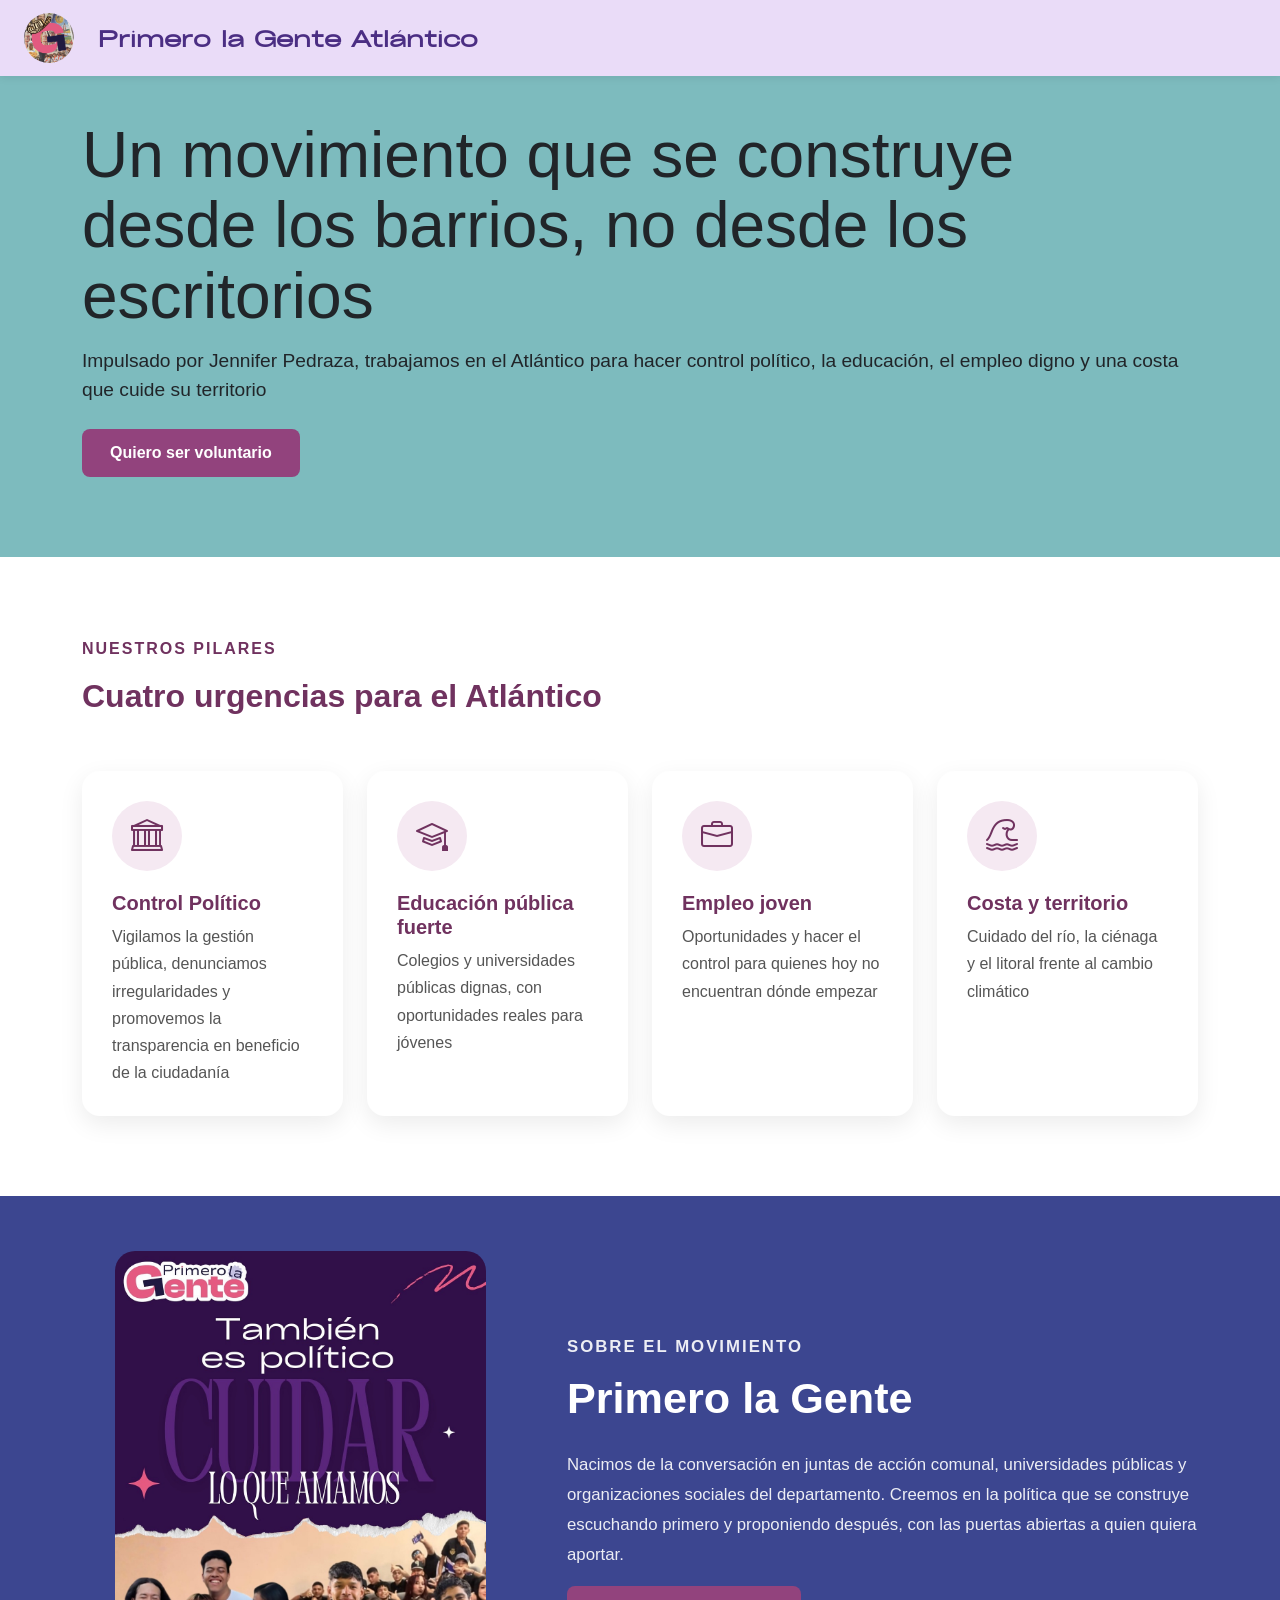
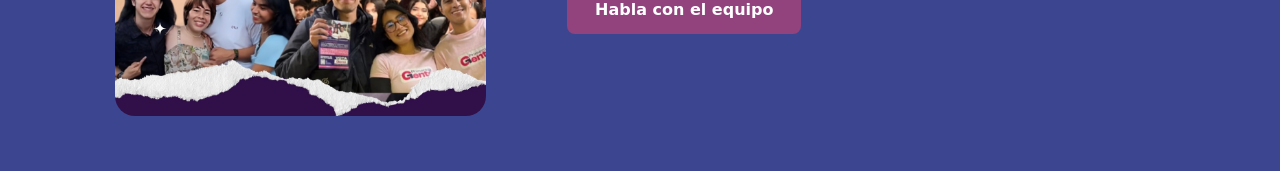
==== index.html @ 643ed0a5 "Dejando la barra fija en el navegador" ====
<!DOCTYPE html>
<html lang="en">
<head>
    <meta charset="UTF-8">
    <meta name="viewport" content="width=device-width, initial-scale=1.0">
    <title>Inicio - Primero la gente ATL</title>
    <meta name="description" content="Primero la Gente es el movimiento ciudadano en el Atlántico. 
    Conoce las propuestas, únete como voluntario y súmate al cambio.">
    <link href="https://cdn.jsdelivr.net/npm/bootstrap@5.3.3/dist/css/bootstrap.min.css" rel="stylesheet">
    <link rel="stylesheet" href="https://cdn.jsdelivr.net/npm/bootstrap-icons@1.11.3/font/bootstrap-icons.min.css">
    <link rel="stylesheet" href="css/styles.css">
    <link rel="stylesheet" href="css/responsive.css">
</head>

<body>
<nav class="navbar navbar-expand-lg navbar-custom fixed-top">
    <div class="container-fluid px-4">
        <a class="navbar-brand d-flex align-items-center" href="index.html">
            <img src="imagenes/logo.png" alt="Logo Primero la Gente Atlántico" class="logo-navbar me-4">
            <span class="fw-bold">Primero la Gente Atlántico</span>
        </a>
    </div>
</nav>

<header class="hero">
    <div class="container">
        <div class="row align-items-center">

            <div class="col-12-col-lg-8">

                <h1>
                    Un movimiento que se construye desde los barrios,
                    no desde los escritorios
                </h1>

                <p class="lead mt-3">
                    Impulsado por Jennifer Pedraza, trabajamos en el Atlántico
                    para hacer control político, la educación, el empleo digno 
                    y una costa que cuide su territorio
                </p>

                <div class="mt-4">
                    <a href="contacto.html" class="btn btn-voluntario">
                        Quiero ser voluntario
                    </a>
                </div>

            </div>

        </div>
    </div>
</header>

<section class="pilares">
    <div class="container">

        <div class="row mb-5">
            <div class="col-lg-7">
                <p class="hero-subtitle">Nuestros pilares</p>
                <h2>Cuatro urgencias para el Atlántico</h2>
            </div>
        </div>

        <div class="row g-4">

            <div class="col-md-6 col-lg-3">
                <div class="pilar-card">
                    <div class="pilar-icon">
                        <i class="bi bi-bank"></i>
                    </div>

                    <h5>Control Político</h5>

                    <p>
                        Vigilamos la gestión pública, denunciamos irregularidades 
                        y promovemos la transparencia en beneficio de la ciudadanía
                    </p>
                </div>
            </div>

            <div class="col-md-6 col-lg-3">
                <div class="pilar-card">
                    <div class="pilar-icon">
                        <i class="bi bi-mortarboard"></i>
                    </div>

                    <h5>Educación pública fuerte</h5>

                    <p>
                        Colegios y universidades públicas dignas, 
                        con oportunidades reales para jóvenes
                    </p>
                </div>
            </div>

            <div class="col-md-6 col-lg-3">
                <div class="pilar-card">
                    <div class="pilar-icon">
                        <i class="bi bi-briefcase"></i>
                    </div>

                    <h5>Empleo joven</h5>

                    <p>
                        Oportunidades y hacer el control para quienes 
                        hoy no encuentran dónde empezar
                    </p>
                </div>
            </div>

            <div class="col-md-6 col-lg-3">
                <div class="pilar-card">
                    <div class="pilar-icon">
                        <i class="bi bi-tsunami"></i>
                    </div>

                    <h5>Costa y territorio</h5>

                    <p>
                        Cuidado del río, la ciénaga y el litoral 
                        frente al cambio climático
                    </p>
                </div>
            </div>

        </div>

    </div>
</section>

<section class="sobre-movimiento">
    <div class="container">

        <div class="row align-items-center g-5">

            <div class="col-lg-5">
                <div class="noticia-thumb">
                    <img src="imagenes/plg.jpg" alt="Primero la Gente Atlántico" class="imagen-movimiento">
                </div>
            </div>

            <div class="col-lg-7">

                <p class="seccion-subtitulo">
                    Sobre el movimiento
                </p>

                <h2>
                    Primero la Gente
                </h2>

                <p>
                    Nacimos de la conversación en juntas de acción comunal, 
                    universidades públicas y organizaciones sociales del departamento. 
                    Creemos en la política que se construye escuchando primero y 
                    proponiendo después, con las puertas abiertas a quien quiera aportar.
                </p>


                <a href="contacto.html" class="btn btn-voluntario">
                    Habla con el equipo
                </a>

            </div>

        </div>

    </div>
</section>

<script src="https://cdn.jsdelivr.net/npm/bootstrap@5.3.3/dist/js/bootstrap.bundle.min.js"></script>
</body>
</html>
---- css/styles.css ----
@font-face {
    font-family: "Cy Grotesk Grand";
    src: url("../fuentes/CyGroteskGrand.ttf") format("truetype");
    font-weight: normal;
    font-style: normal;
}
@font-face {
    font-family: "Agrandir";
    src: url("../fuentes/Agrandir.ttf") format("truetype");
    font-weight: normal;
    font-style: normal;
}

body{
    margin: 0;
    padding: 0;
    padding-top: 50px;
}

.navbar-custom{
    background-color: #EADCF8;
    box-shadow: 0 2px 8px rgba(0,0,0,.08);
    z-index: 1030;
}


.logo-navbar{
    width: 50px;
    height: 50px;
    border-radius: 50%;
    object-fit: cover;
}


.navbar-brand{
    font-family: "Cy Grotesk Grand", sans-serif;
    color: #4B2E83;
    font-size: 1.35rem;
    font-weight: 700;
}

.navbar-brand:hover{
    color: #4B2E83;
}

.hero{
    background: #7dbbbe;
    padding: 70px 0 80px;
    position: relative;
    overflow: hidden;
    font-family: "Agrandir", sans-serif;
}

.hero .container{
    max-width: 1140px;
}

.hero h1{
    font-family:"Agrandir", sans-serif;
    font-size:clamp(2.2rem,7vw,4rem);
    line-height:1.1;
}

.hero .lead{
    font-size:clamp(1rem,3vw,1.2rem);
}

.btn-voluntario{
    background-color: #92437d;
    color: #fff;
    border: none;
    padding: 12px 28px;
    border-radius: 8px;
    font-weight: 600;
    transition: all .3s ease;
}

.btn-voluntario:hover{
    background-color: #5C294E;
    color: #fff;
}

.pilares{
    padding: 80px 0;
    background: #fff;
}

.pilares h2,
.pilar-card h5{
    font-family: "Cy Grotesk", sans-serif;
    color: #70325F;
    font-weight: 700;
}
.hero-subtitle{
    font-family: "Agrandir", sans-serif;
    color: #70325F;
    text-transform: uppercase;
    letter-spacing: 2px;
    font-weight: 600;
}

.pilar-card p{
    font-family: "Agrandir", sans-serif;
    color: #555;
    line-height: 1.7;
    margin-bottom: 0;
}

.pilar-card{
    background: #fff;
    border-radius: 18px;
    padding: 30px;
    height: 100%;
    box-shadow: 0 8px 25px rgba(0,0,0,.08);
    transition: .3s ease;
}

.pilar-card:hover{
    transform: translateY(-8px);
}

.pilar-icon{
    width: 70px;
    height: 70px;
    border-radius: 50%;
    background: #F5E9F2;
    display: flex;
    align-items: center;
    justify-content: center;
    margin-bottom: 20px;
}

.pilar-icon i{
    font-size: 2rem;
    color: #70325F;
}

.sobre-movimiento{
    background-color: #3C4690;
    padding: 55px 0;
    color: white;
}

.sobre-movimiento h2{
    font-family: "Cy Grotesk", sans-serif;
    font-size: 2.7rem;
    font-weight: 700;
    margin-bottom: 25px;
    color: white;
}

.sobre-movimiento p{
    font-family: "Agrandir", sans-serif;
    font-size: 1.05rem;
    line-height: 1.8;
    color: rgba(255,255,255,.9);
}

.seccion-subtitulo{
    font-family: "Agrandir", sans-serif;
    text-transform: uppercase;
    letter-spacing: 2px;
    font-weight: 600;
    color: #47F9F1;
    margin-bottom: 10px;
}

.noticia-thumb{
    overflow: hidden;
    border-radius: 25px;
}

.imagen-movimiento{
    width: 85%;
    height: auto;
    display: block;
    margin: 0 auto;
    border-radius: 20px;
}
---- css/responsive.css ----
@media (max-width:768px){

    body{
        padding-top: 72px;
    }

}

@media (max-width: 768px){

    .hero{
        padding: 45px 0;
        text-align: left;
    }

    .hero h1{
        font-size: 2.4rem;
        line-height: 1.15;
    }

    .hero .lead{
        font-size: 1rem;
        max-width: 100%;
    }

    .btn-voluntario{
        width: 100%;
    }

}

@media (max-width:768px){

    .pilares{
        text-align:center;
    }

    .pilar-icon{
        margin:0 auto 20px;
    }

}

@media (max-width:768px){

    .sobre-movimiento{
        text-align:center;
    }

    .imagen-movimiento{
        width:70%;
        margin:0 auto 30px;
    }

}

@media (max-width:768px){

    .logo-navbar{
        width:40px;
        height:40px;
    }

    .navbar-brand{
        font-size:1rem;
    }

}



@media (max-width:768px){

    .hero,
    .pilares,
    .sobre-movimiento{
        padding-left:15px;
        padding-right:15px;
    }

}
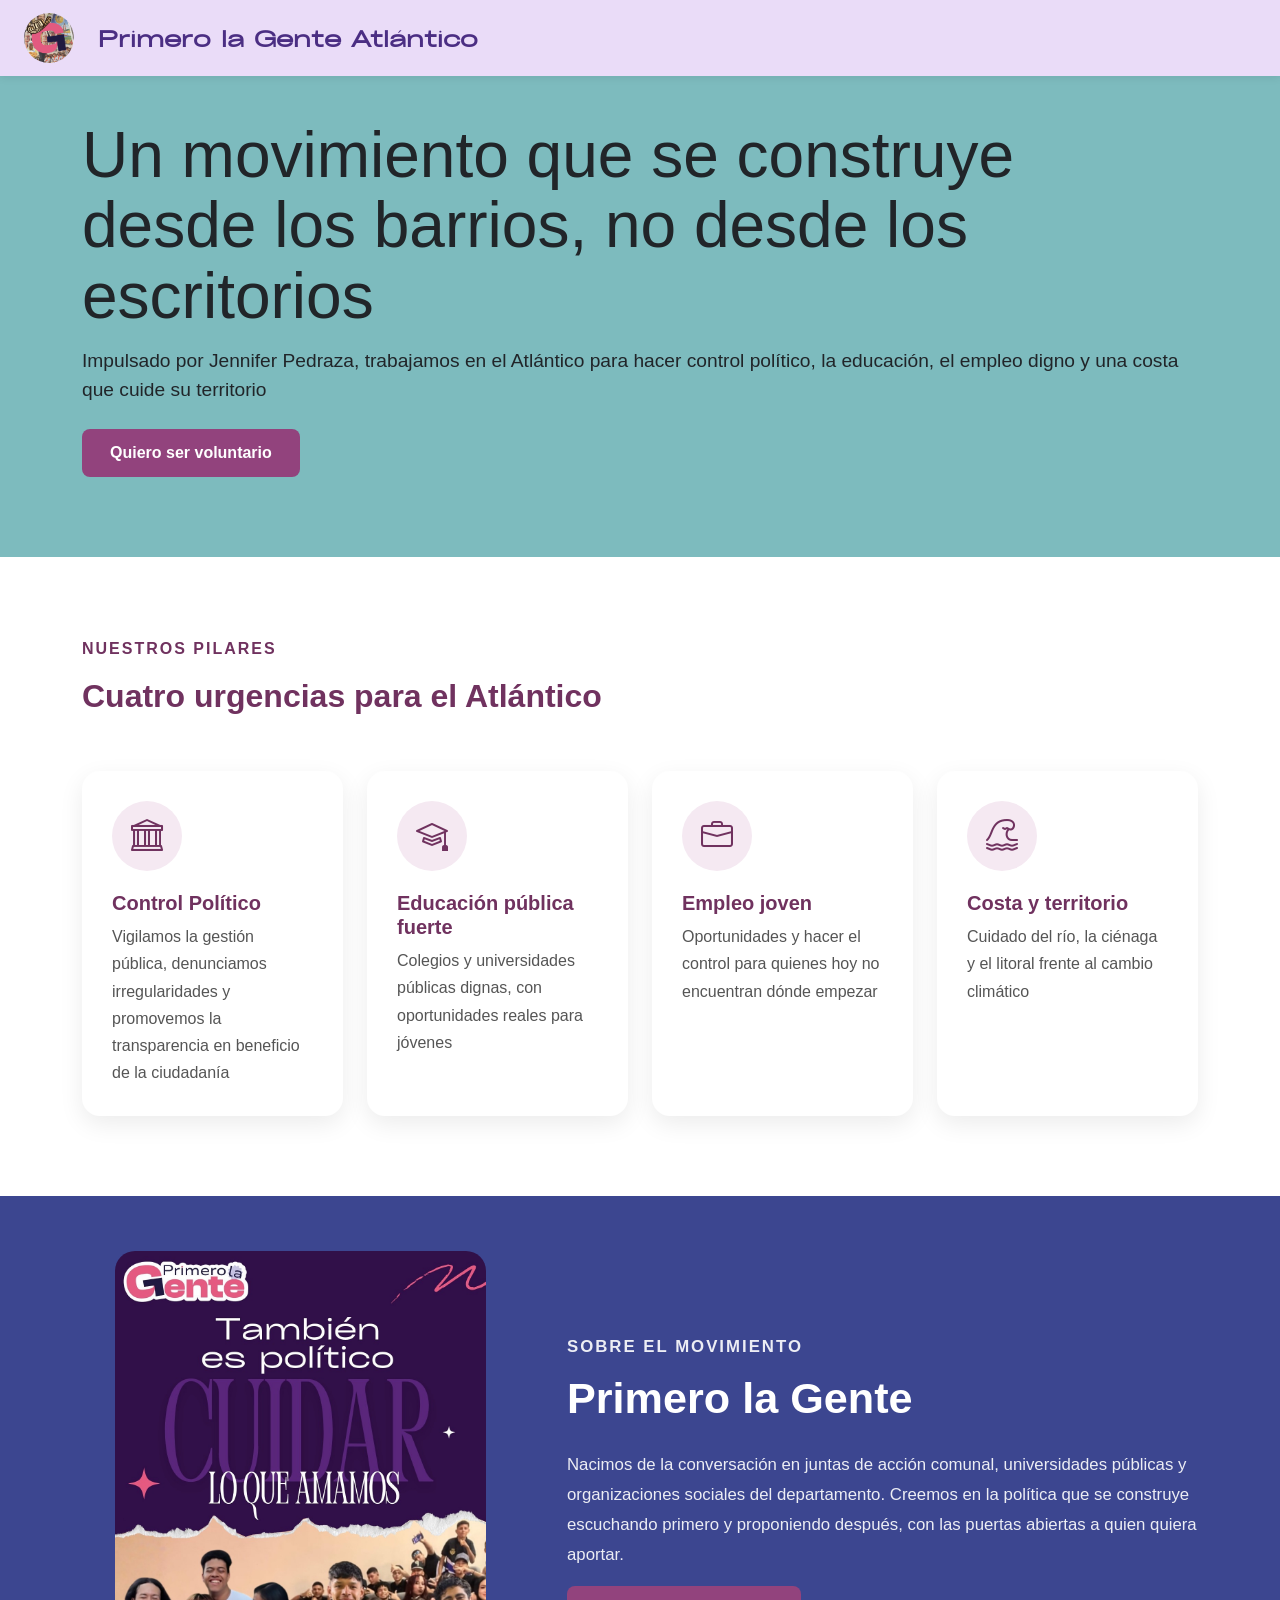
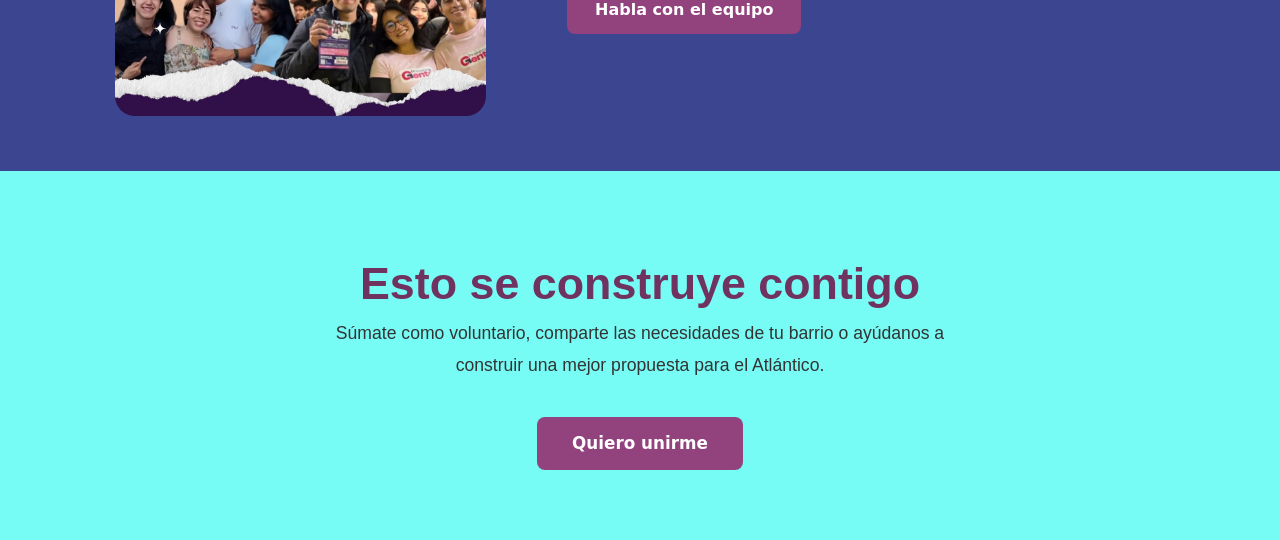
==== commit 4aeb13a2: "Seccion para unirse creada en el index.html" ====
--- a/index.html
+++ b/index.html
@@ -168,6 +168,26 @@
     </div>
 </section>
 
+<section class="unete">
+    <div class="container text-center">
+        </p>
+
+        <h2>
+            Esto se construye contigo
+        </h2>
+
+        <p class="descripcion-unete">
+            Súmate como voluntario, comparte las necesidades de tu barrio
+            o ayúdanos a construir una mejor propuesta para el Atlántico.
+        </p>
+
+        <a href="contacto.html" class="btn btn-voluntario">
+            Quiero unirme
+        </a>
+
+    </div>
+</section>
+
 <script src="https://cdn.jsdelivr.net/npm/bootstrap@5.3.3/dist/js/bootstrap.bundle.min.js"></script>
 </body>
 </html>
--- a/css/styles.css
+++ b/css/styles.css
@@ -177,3 +177,30 @@
     margin: 0 auto;
     border-radius: 20px;
 }
+
+.unete{
+    background-color: #77fcf5;
+    padding: 70px 0;
+    text-align: center;
+}
+
+.unete h2{
+    font-family: "Cy Grotesk", sans-serif;
+    font-size: 2.8rem;
+    font-weight: 700;
+    color: #70325F;
+}
+
+.descripcion-unete{
+    font-family: "Agrandir", sans-serif;
+    font-size: 1.1rem;
+    color: #333;
+    max-width: 650px;
+    margin: 0 auto 35px;
+    line-height: 1.8;
+}
+
+.unete .btn-voluntario{
+    padding: 14px 35px;
+    font-size: 1.05rem;
+}
--- a/css/responsive.css
+++ b/css/responsive.css
@@ -1,7 +1,7 @@
 @media (max-width:768px){
 
     body{
-        padding-top: 72px;
+        padding-top: 50px;
     }
 
 }
@@ -78,4 +78,20 @@
         padding-right:15px;
     }
 
+}
+
+@media (max-width:768px){
+
+    .unete{
+        padding: 50px 20px;
+    }
+
+    .unete h2{
+        font-size: 2rem;
+    }
+
+    .descripcion-unete{
+        font-size: 1rem;
+    }
+
 }
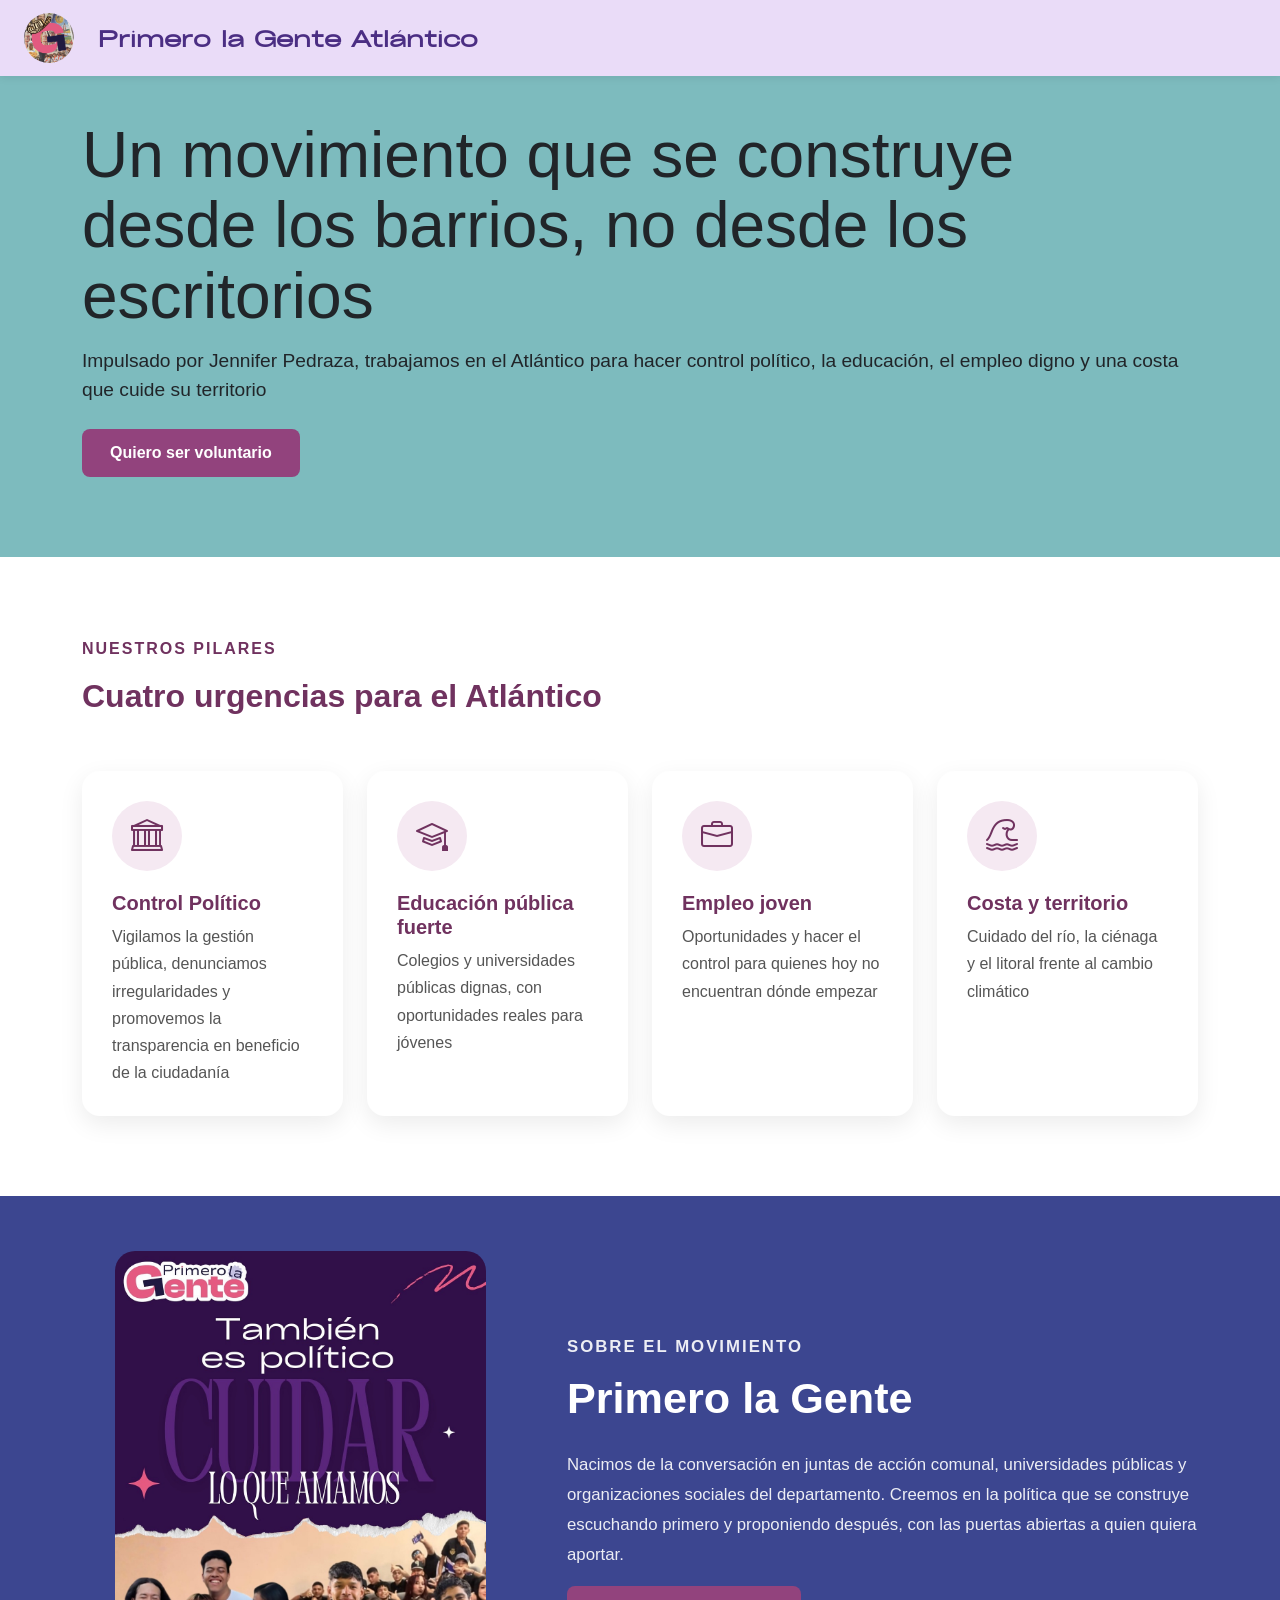
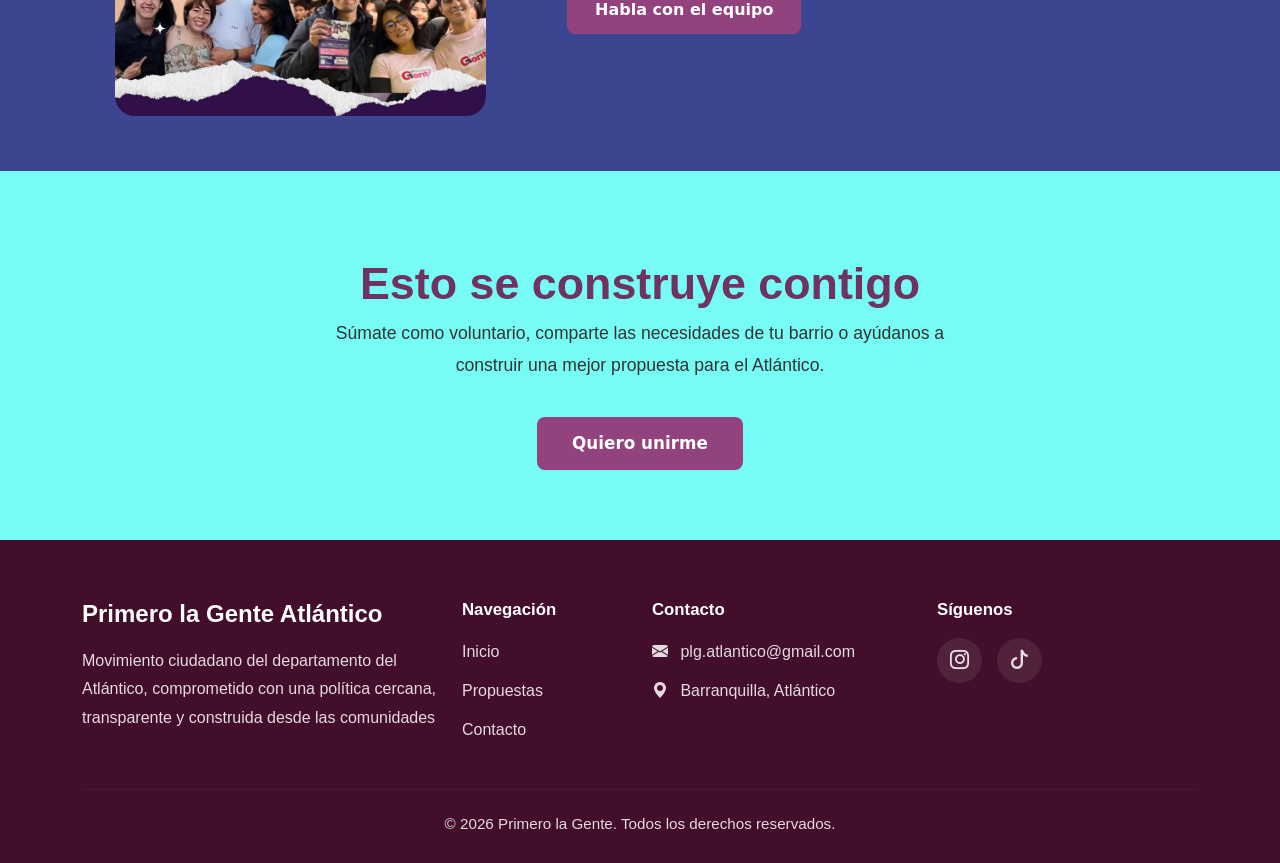
==== commit 9c762cd5: "Construdidos el footer y se agrego el link a la página de contacto" ====
--- a/index.html
+++ b/index.html
@@ -188,6 +188,96 @@
     </div>
 </section>
 
+<footer class="footer-pg">
+
+    <div class="container">
+
+        <div class="row gy-4">
+
+            <div class="col-lg-4">
+
+                <h5>Primero la Gente Atlántico</h5>
+
+                <p>
+                    Movimiento ciudadano del departamento del Atlántico,
+                    comprometido con una política cercana, transparente y construida
+                    desde las comunidades
+                </p>
+
+            </div>
+
+            <div class="col-6 col-lg-2">
+
+                <h6>Navegación</h6>
+
+                <ul class="list-unstyled">
+
+                    <li><a href="index.html">Inicio</a></li>
+                    <li><a href="propuestas.html">Propuestas</a></li>
+                    <li><a href="contacto.html">Contacto</a></li>
+
+                </ul>
+
+            </div>
+
+            <div class="col-6 col-lg-3">
+
+                <h6>Contacto</h6>
+
+                <ul class="list-unstyled">
+
+                    <li>
+                        <i class="bi bi-envelope-fill me-2"></i>
+                        plg.atlantico@gmail.com
+                    </li>
+
+                    <li class="mt-2">
+                        <i class="bi bi-geo-alt-fill me-2"></i>
+                        Barranquilla, Atlántico
+                    </li>
+
+                </ul>
+
+            </div>
+
+            <div class="col-lg-3">
+
+                <h6>Síguenos</h6>
+
+                <div class="redes-sociales">
+
+                <a href="https://www.instagram.com/primerolagenteatlantico/"
+                target="_blank"
+                rel="noopener noreferrer"
+                aria-label="Instagram">
+                    <i class="bi bi-instagram"></i>
+                </a>
+
+                <a href="https://www.tiktok.com/@plg.atlantico"
+                target="_blank"
+                rel="noopener noreferrer"
+                aria-label="TikTok">
+                    <i class="bi bi-tiktok"></i>
+                </a>
+
+                </div>
+
+            </div>
+
+        </div>
+
+        <hr>
+
+        <p class="copyright">
+            © 2026 Primero la Gente. Todos los derechos reservados.
+        </p>
+
+    </div>
+
+</footer>
+
+<script src="https://cdn.jsdelivr.net/npm/bootstrap@5.3.3/dist/js/bootstrap.bundle.min.js"></script>
+
 <script src="https://cdn.jsdelivr.net/npm/bootstrap@5.3.3/dist/js/bootstrap.bundle.min.js"></script>
 </body>
 </html>
--- a/css/styles.css
+++ b/css/styles.css
@@ -203,4 +203,83 @@
 .unete .btn-voluntario{
     padding: 14px 35px;
     font-size: 1.05rem;
+}
+
+.footer-pg{
+    background-color: #430E2B;
+    color: #fff;
+    padding: 60px 0 25px;
+}
+
+.footer-pg h5{
+    font-family: "Cy Grotesk", sans-serif;
+    font-size: 1.5rem;
+    font-weight: 700;
+    margin-bottom: 18px;
+}
+
+.footer-pg h6{
+    font-family: "Cy Grotesk", sans-serif;
+    font-size: 1.05rem;
+    font-weight: 700;
+    margin-bottom: 18px;
+}
+
+.footer-pg p,
+.footer-pg li,
+.footer-pg a{
+    font-family: "Agrandir", sans-serif;
+    color: rgba(255,255,255,.85);
+    text-decoration: none;
+    line-height: 1.8;
+}
+
+.footer-pg ul{
+    padding: 0;
+    margin: 0;
+}
+
+.footer-pg li{
+    list-style: none;
+    margin-bottom: 10px;
+}
+
+.footer-pg a:hover{
+    color: #47F9F1;
+}
+
+.footer-pg hr{
+    border-color: rgba(255,255,255,.15);
+    margin: 35px 0 20px;
+}
+
+.redes-sociales{
+    display: flex;
+    gap: 15px;
+}
+
+.redes-sociales a{
+    width: 45px;
+    height: 45px;
+    background: rgba(255,255,255,.08);
+    border-radius: 50%;
+    display: flex;
+    justify-content: center;
+    align-items: center;
+    font-size: 1.2rem;
+    transition: .3s;
+}
+
+.redes-sociales a:hover{
+    background: #47F9F1;
+    color: #430E2B;
+    transform: translateY(-4px);
+}
+
+.copyright{
+    text-align: center;
+    font-family: "Agrandir", sans-serif;
+    font-size: .95rem;
+    color: rgba(255,255,255,.7);
+    margin: 0;
 }
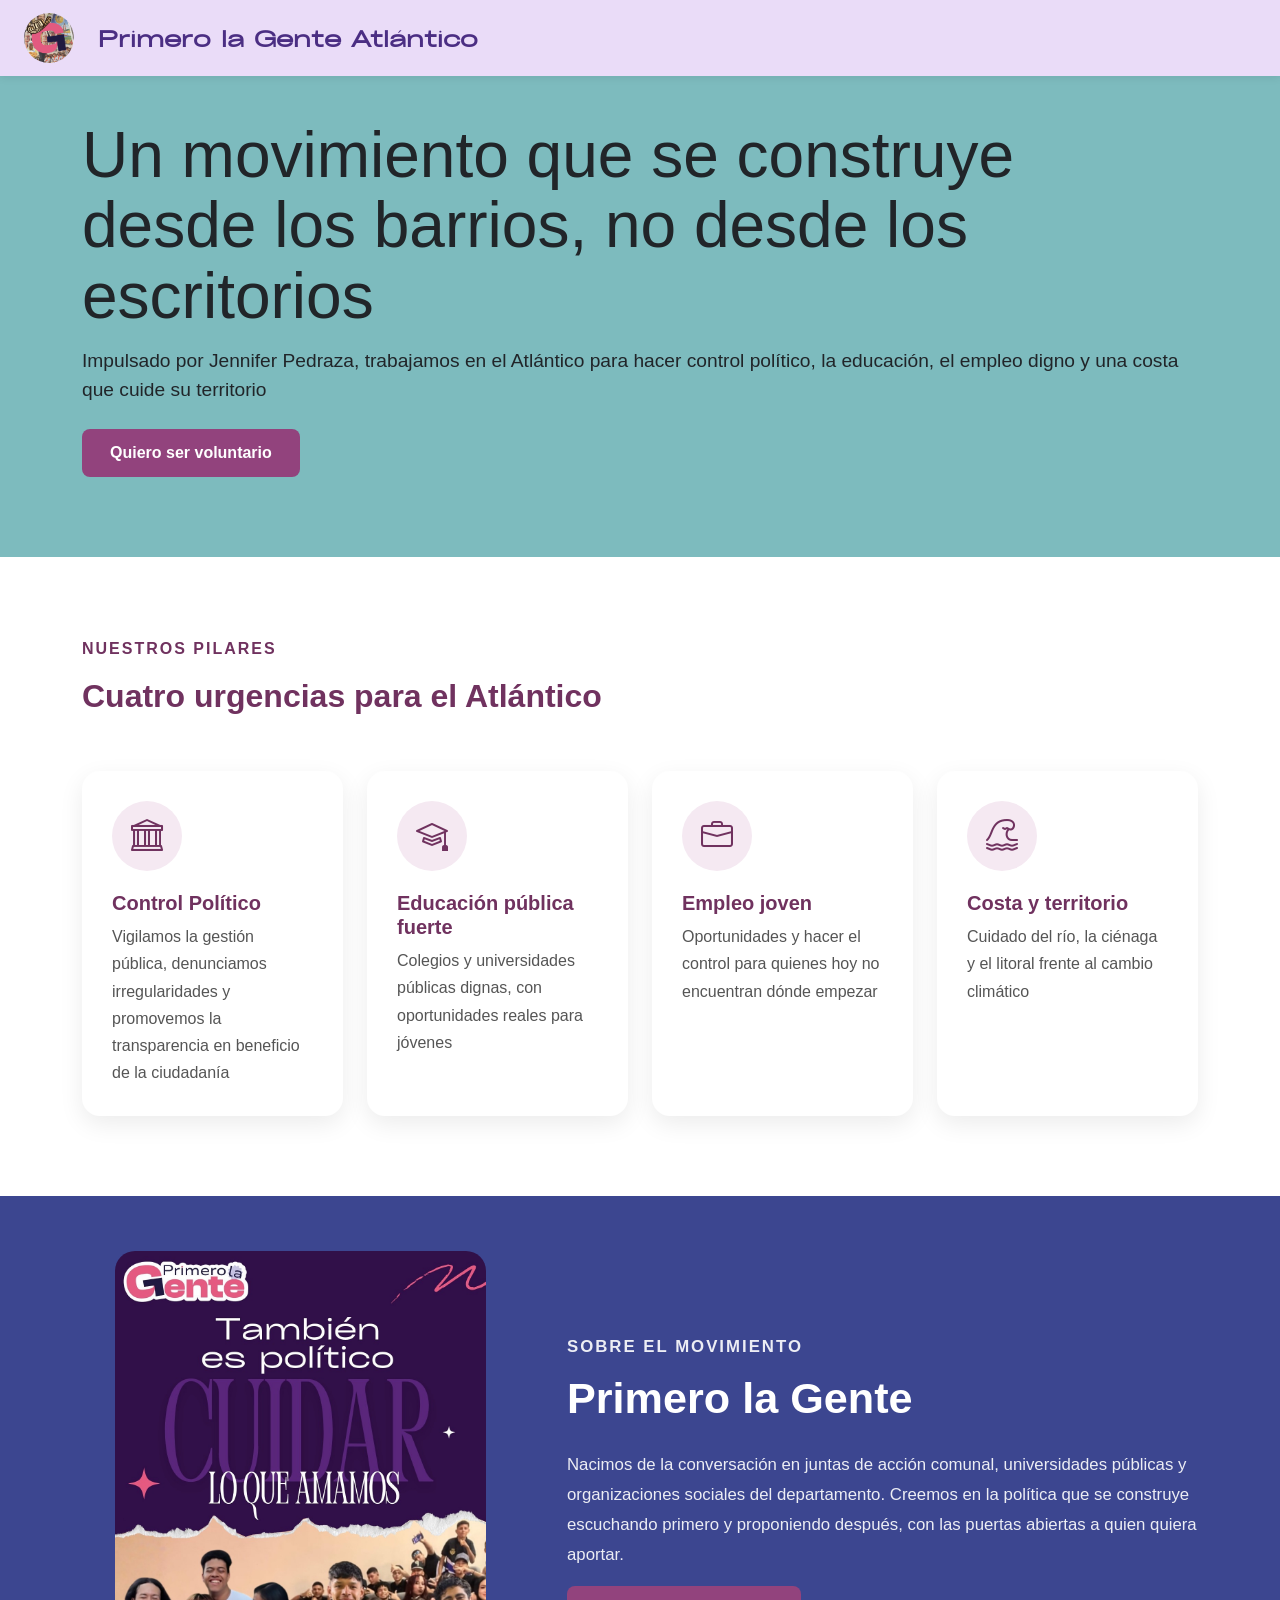
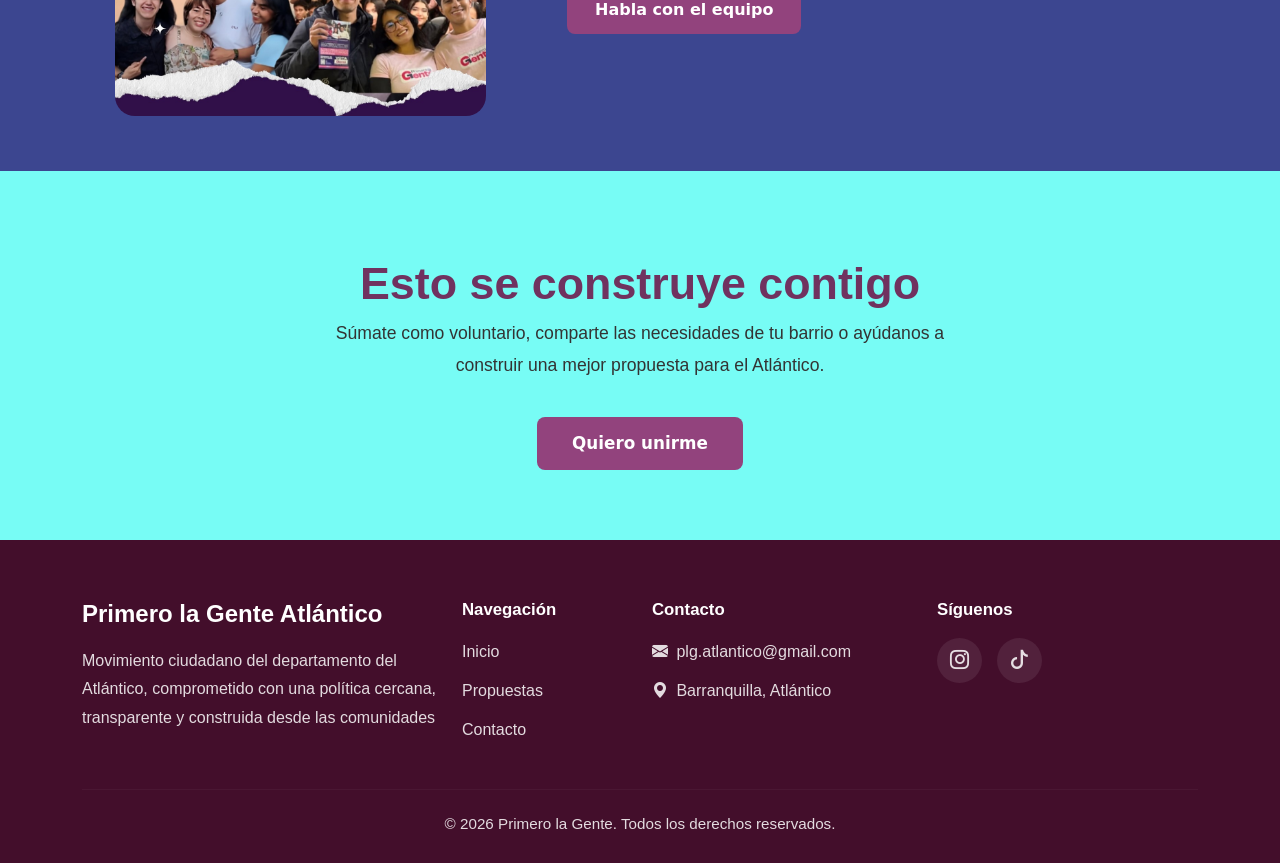
==== commit b5f3e3a1: "Pegar los iconos de correo y ubicación en el footer" ====
--- a/index.html
+++ b/index.html
@@ -227,12 +227,12 @@
                 <ul class="list-unstyled">
 
                     <li>
-                        <i class="bi bi-envelope-fill me-2"></i>
+                        <i class="bi bi-envelope-fill me-1"></i>
                         plg.atlantico@gmail.com
                     </li>
 
                     <li class="mt-2">
-                        <i class="bi bi-geo-alt-fill me-2"></i>
+                        <i class="bi bi-geo-alt-fill me-1"></i>
                         Barranquilla, Atlántico
                     </li>
 
--- a/css/responsive.css
+++ b/css/responsive.css
@@ -94,4 +94,42 @@
         font-size: 1rem;
     }
 
+}
+
+@media (max-width: 768px){
+
+    .footer-pg{
+        padding: 45px 0 20px;
+        text-align: center;
+    }
+
+    .footer-pg h5{
+        font-size: 1.3rem;
+    }
+
+    .footer-pg h6{
+        margin-top: 10px;
+        font-size: 1rem;
+    }
+
+    .footer-pg ul{
+        margin-bottom: 20px;
+    }
+
+    .redes-sociales{
+        justify-content: center;
+        margin-top: 15px;
+    }
+
+    .redes-sociales a{
+        width: 42px;
+        height: 42px;
+        font-size: 1.1rem;
+    }
+
+    .copyright{
+        font-size: .85rem;
+        line-height: 1.6;
+    }
+
 }
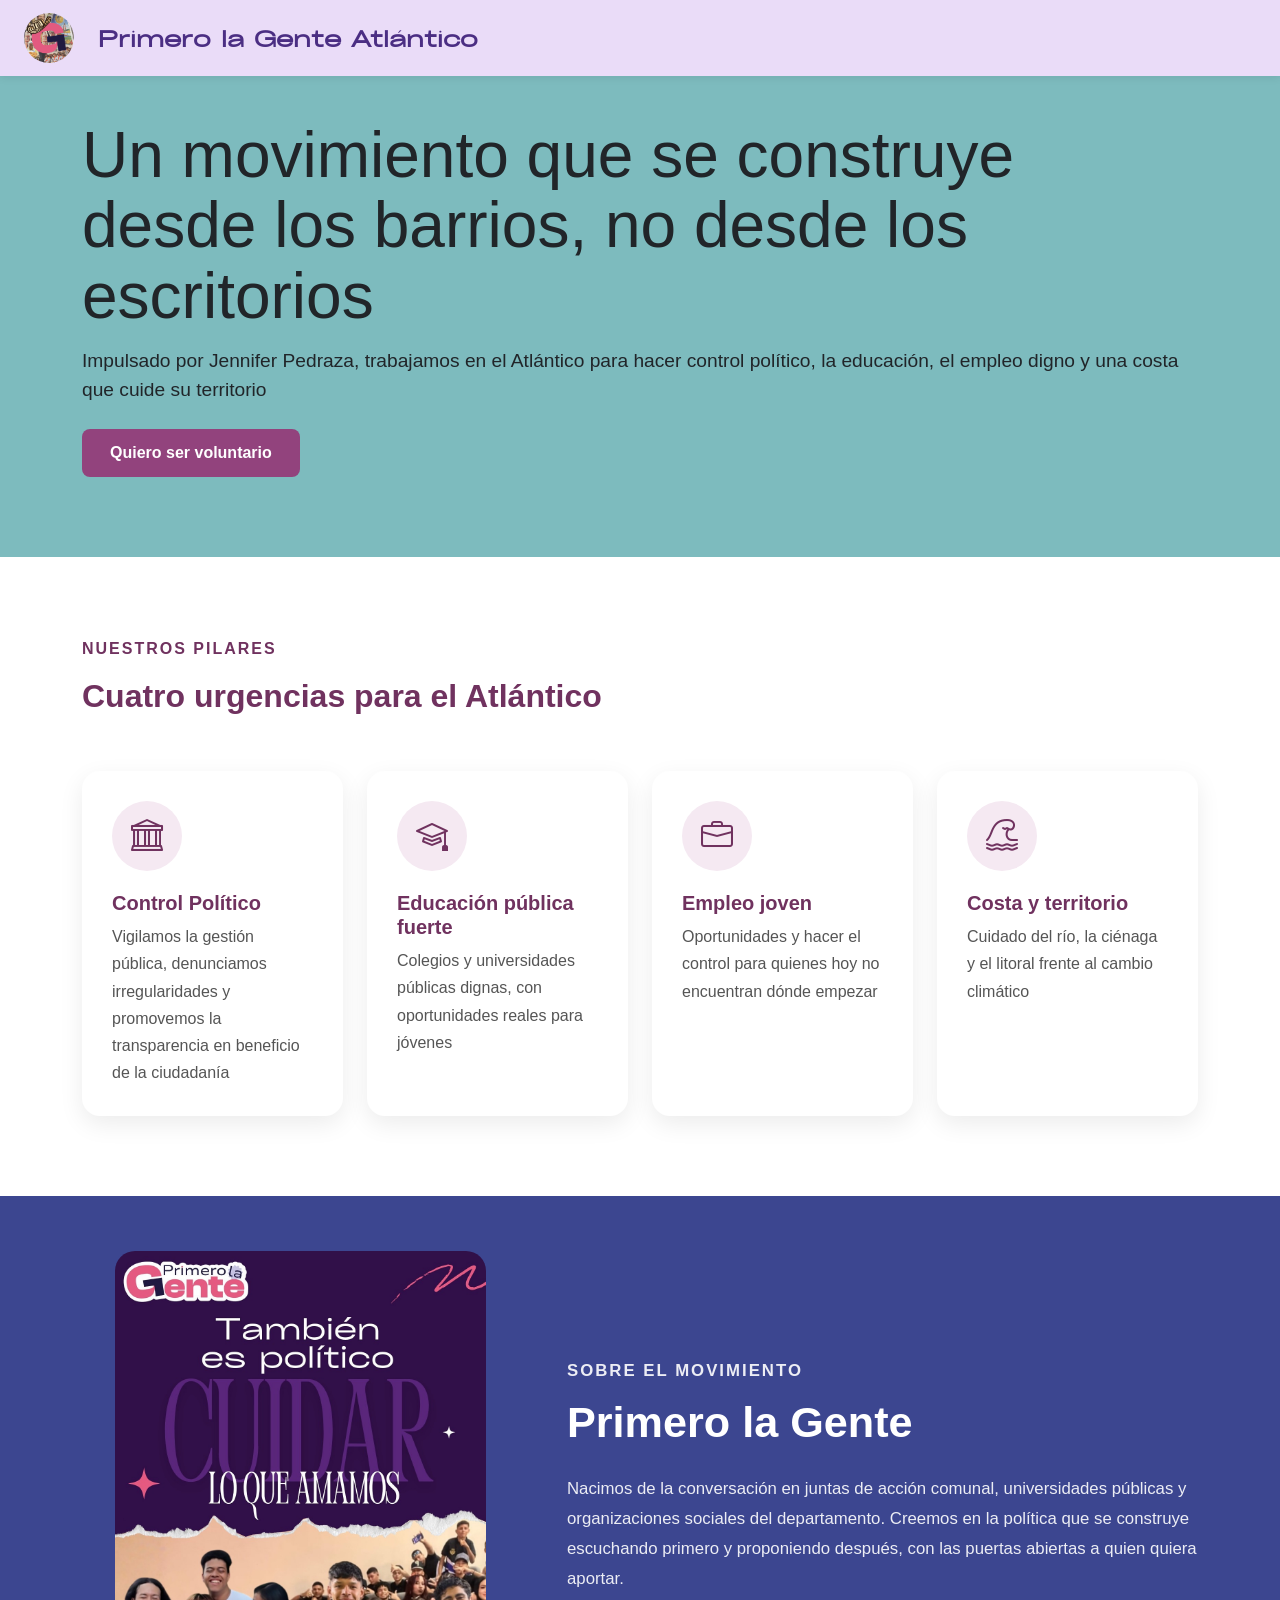
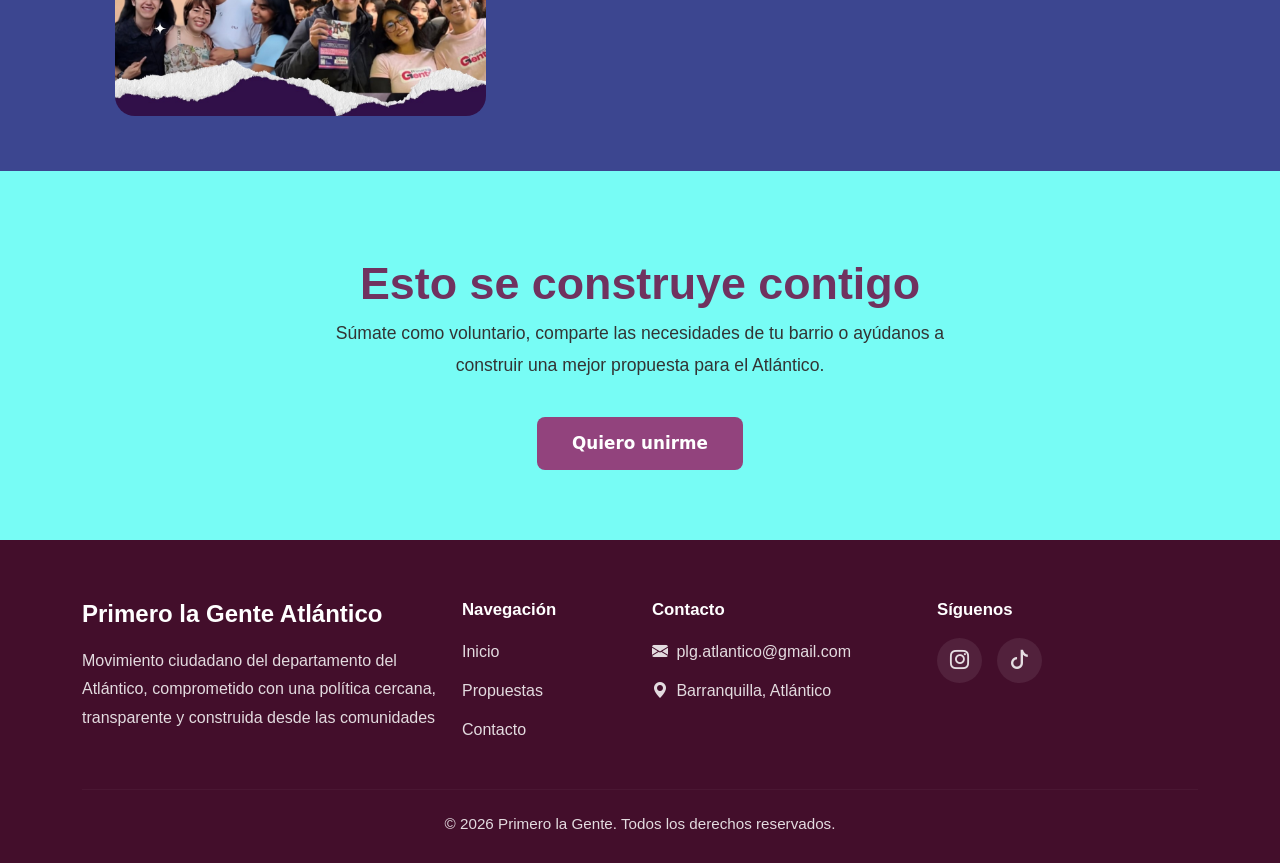
==== commit fab1a0a7: "EmailJS conectado para enviar mensajes al correo electrónico de contacto. Se ha agregado un formular" ====
--- a/index.html
+++ b/index.html
@@ -157,9 +157,6 @@
                 </p>
 
 
-                <a href="contacto.html" class="btn btn-voluntario">
-                    Habla con el equipo
-                </a>
 
             </div>
 
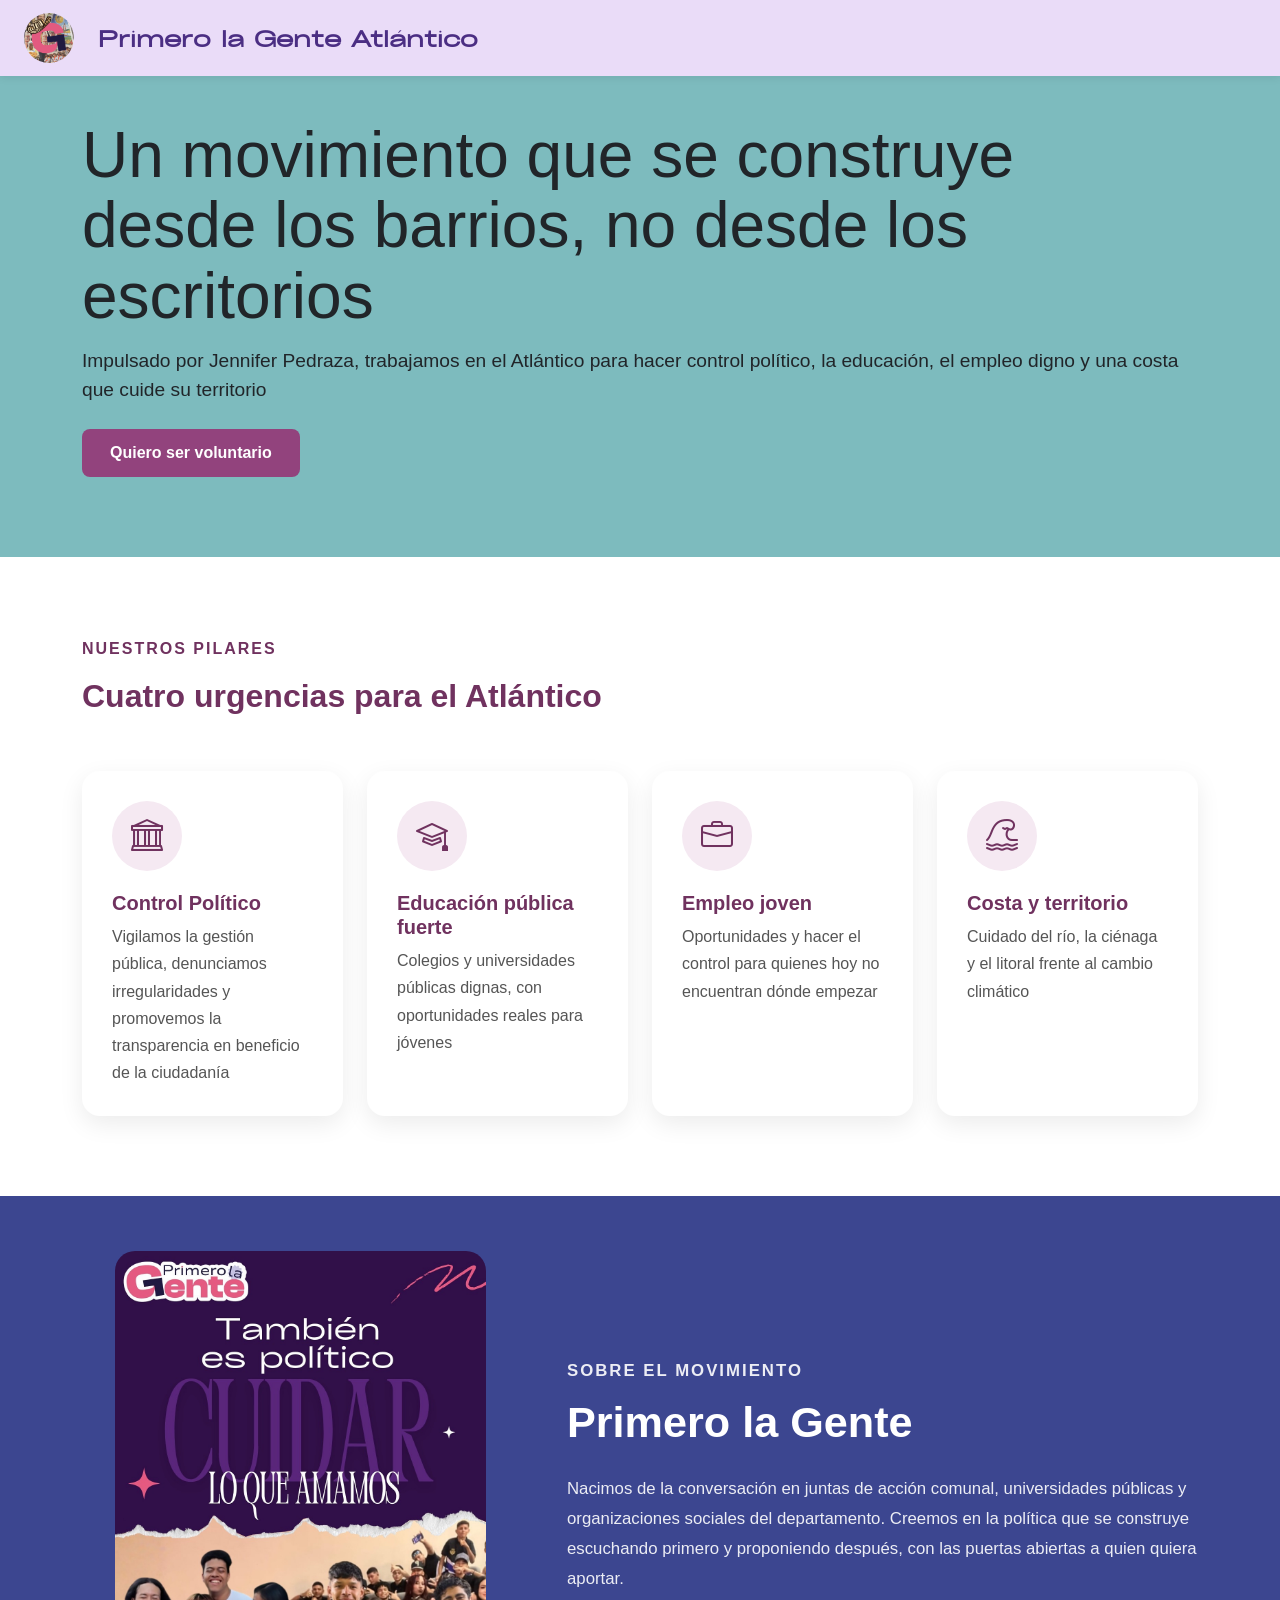
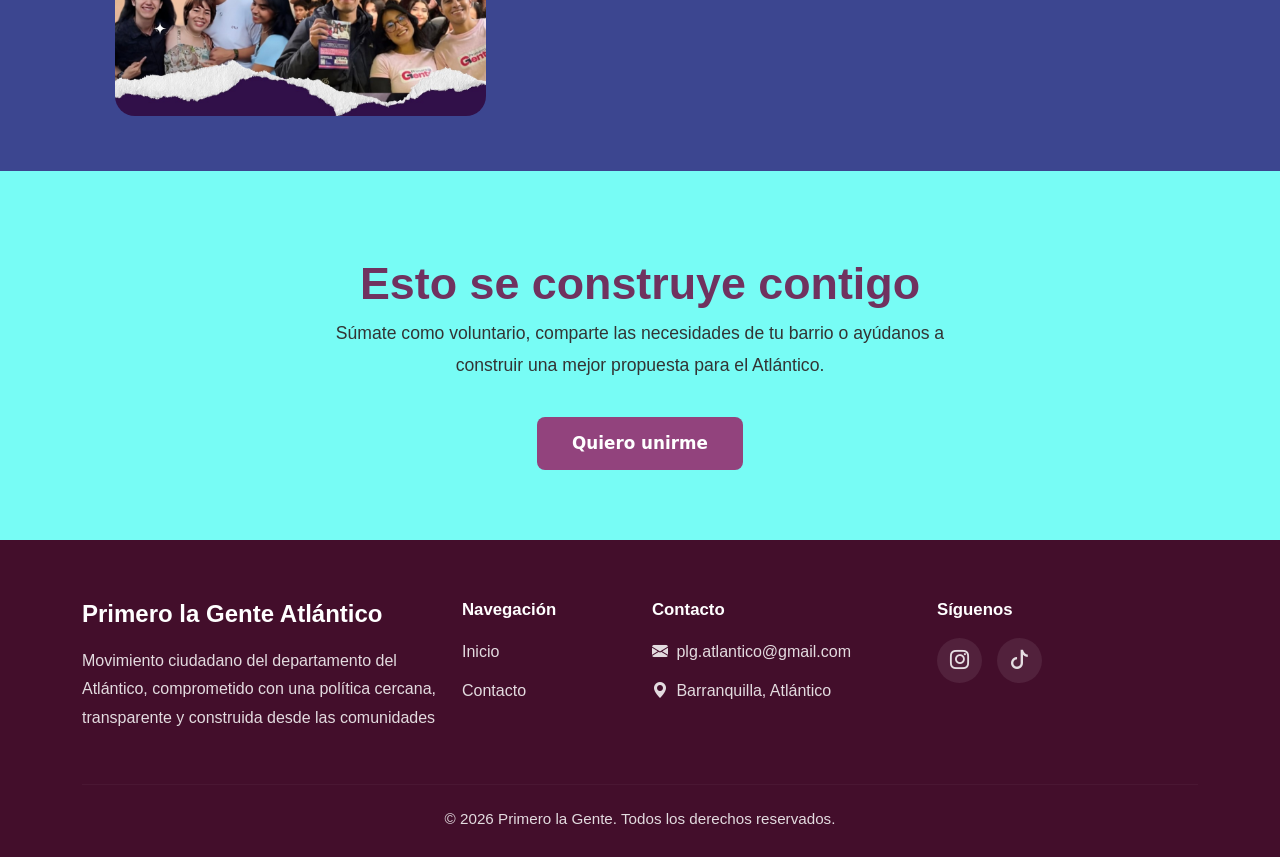
==== commit e526f574: "Elinado del footer la parte de propuestas, ya que no es relevante" ====
--- a/index.html
+++ b/index.html
@@ -210,7 +210,6 @@
                 <ul class="list-unstyled">
 
                     <li><a href="index.html">Inicio</a></li>
-                    <li><a href="propuestas.html">Propuestas</a></li>
                     <li><a href="contacto.html">Contacto</a></li>
 
                 </ul>
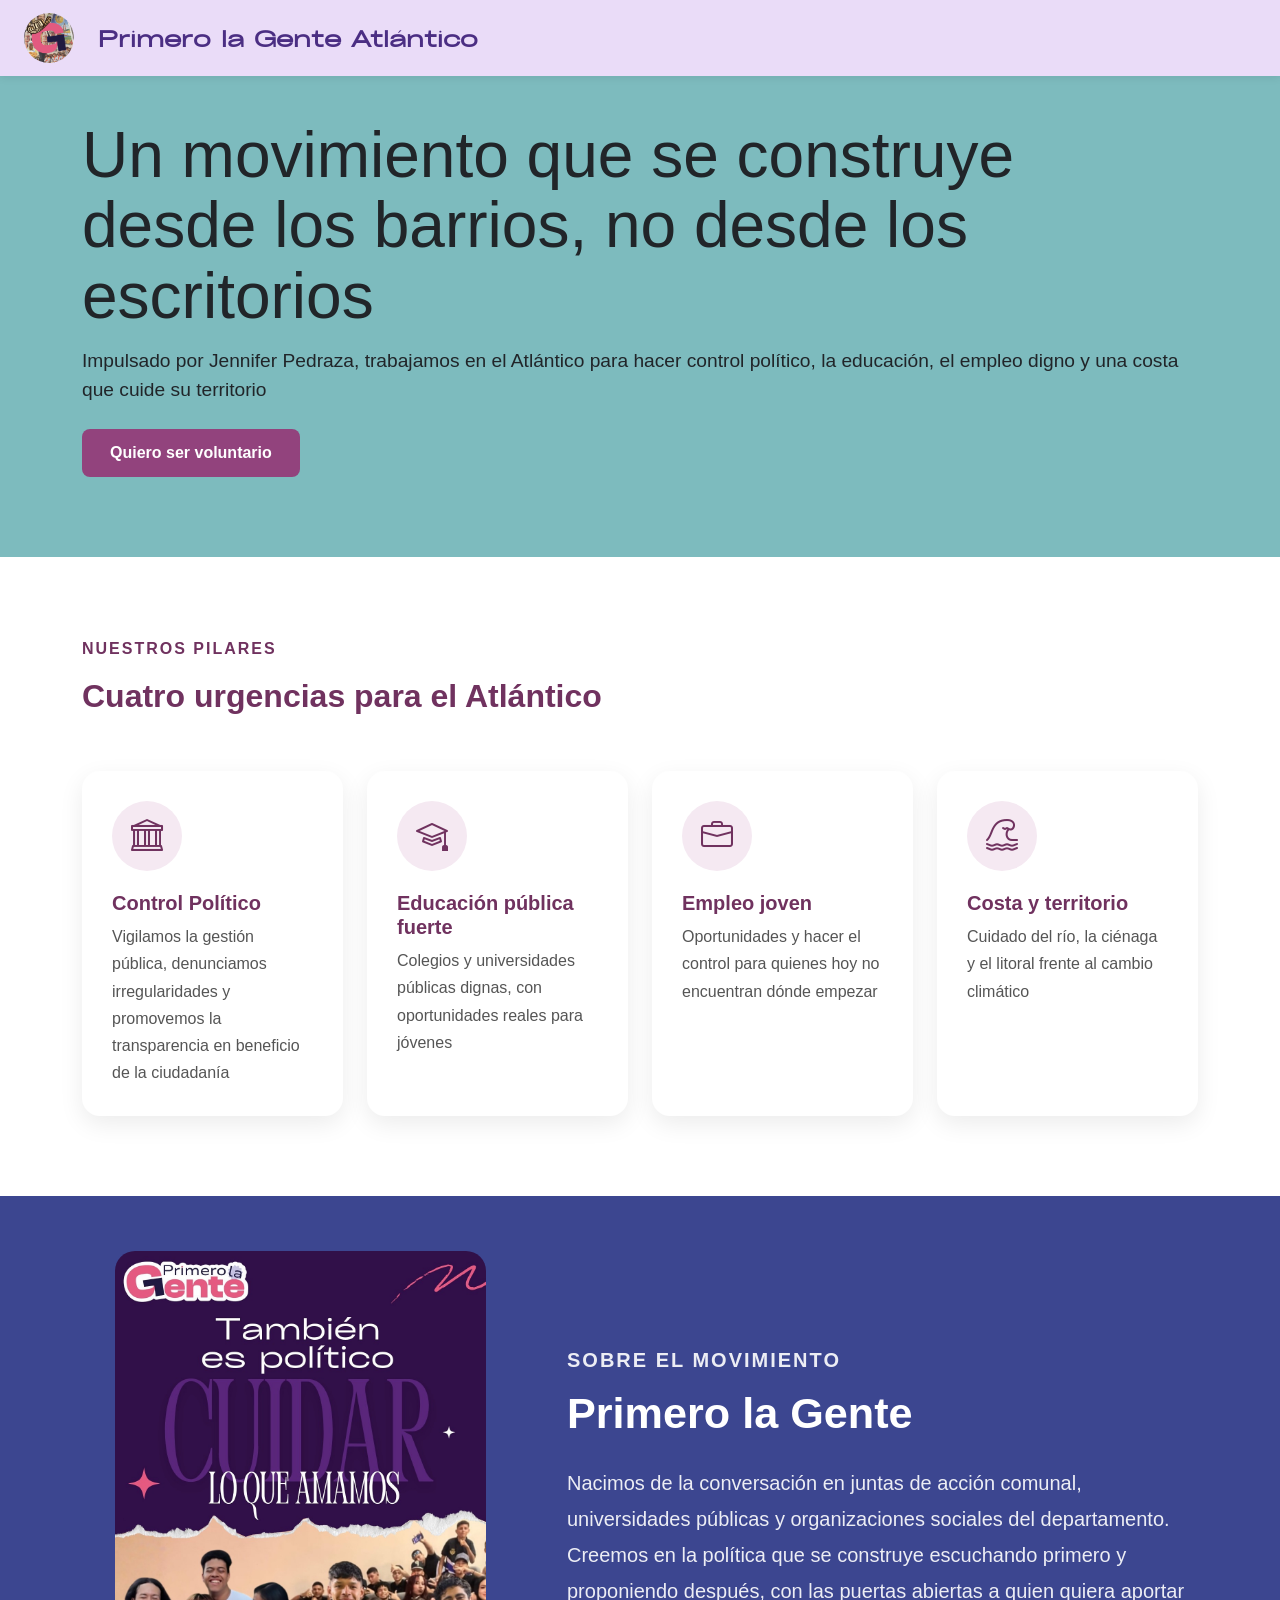
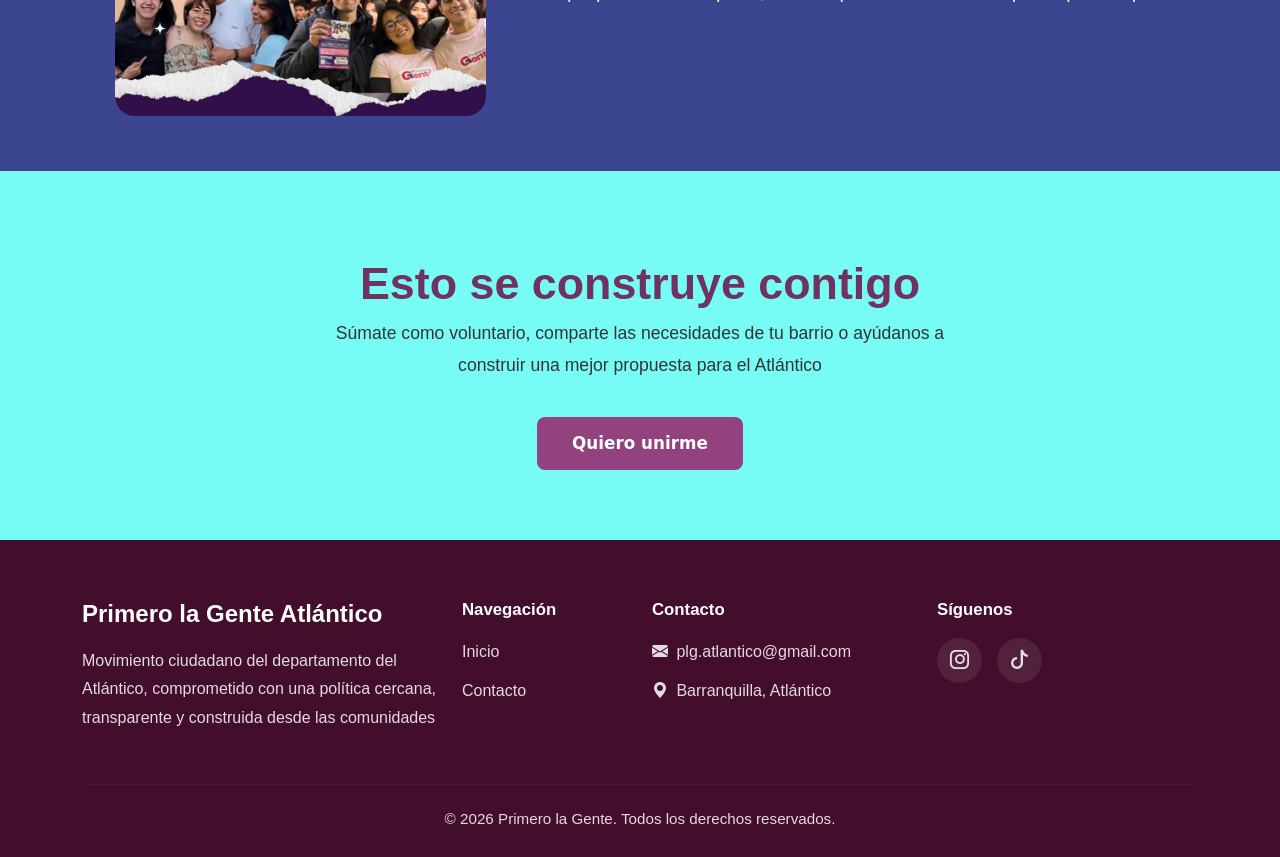
==== commit bec98b7a: "Haciendo cambios minimos en la redacción de la página de contacto y principal" ====
--- a/index.html
+++ b/index.html
@@ -153,7 +153,7 @@
                     Nacimos de la conversación en juntas de acción comunal, 
                     universidades públicas y organizaciones sociales del departamento. 
                     Creemos en la política que se construye escuchando primero y 
-                    proponiendo después, con las puertas abiertas a quien quiera aportar.
+                    proponiendo después, con las puertas abiertas a quien quiera aportar
                 </p>
 
 
@@ -175,7 +175,7 @@
 
         <p class="descripcion-unete">
             Súmate como voluntario, comparte las necesidades de tu barrio
-            o ayúdanos a construir una mejor propuesta para el Atlántico.
+            o ayúdanos a construir una mejor propuesta para el Atlántico
         </p>
 
         <a href="contacto.html" class="btn btn-voluntario">
--- a/css/styles.css
+++ b/css/styles.css
@@ -151,7 +151,7 @@
 
 .sobre-movimiento p{
     font-family: "Agrandir", sans-serif;
-    font-size: 1.05rem;
+    font-size: 1.25rem;
     line-height: 1.8;
     color: rgba(255,255,255,.9);
 }
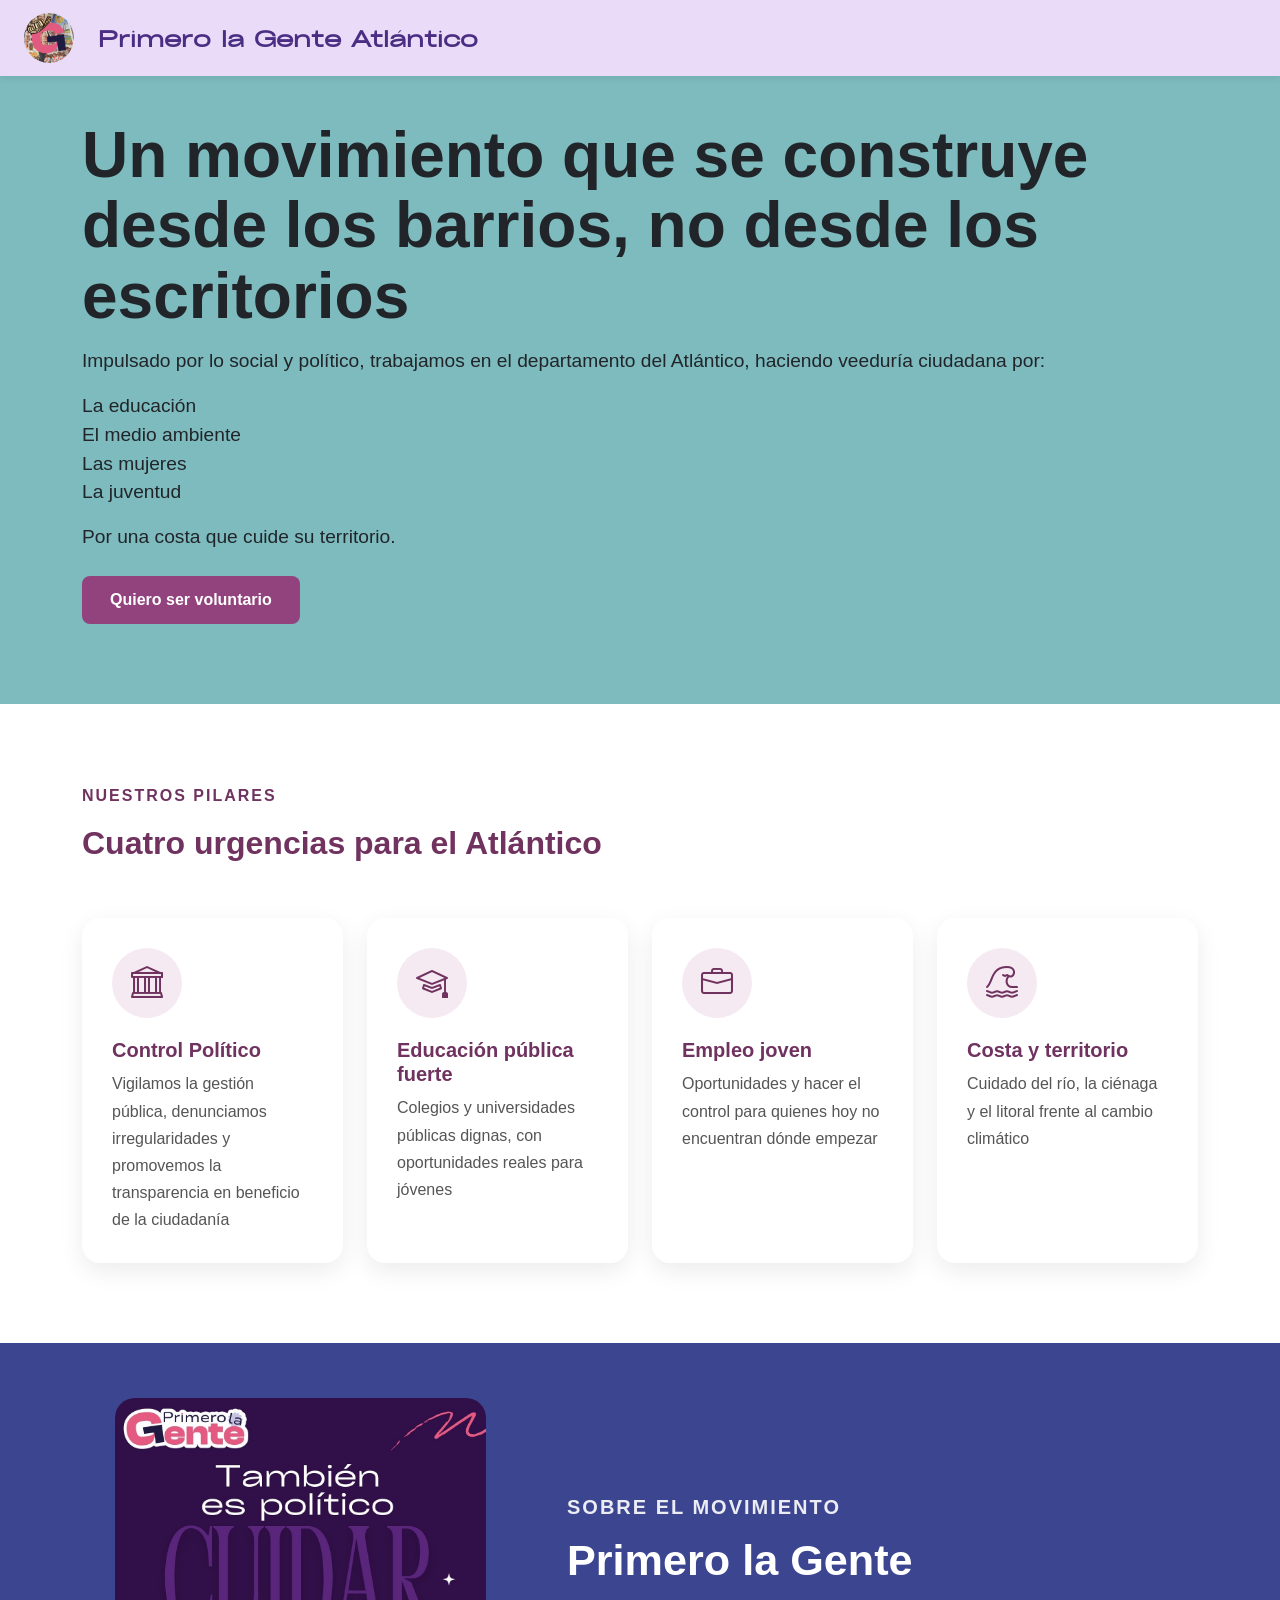
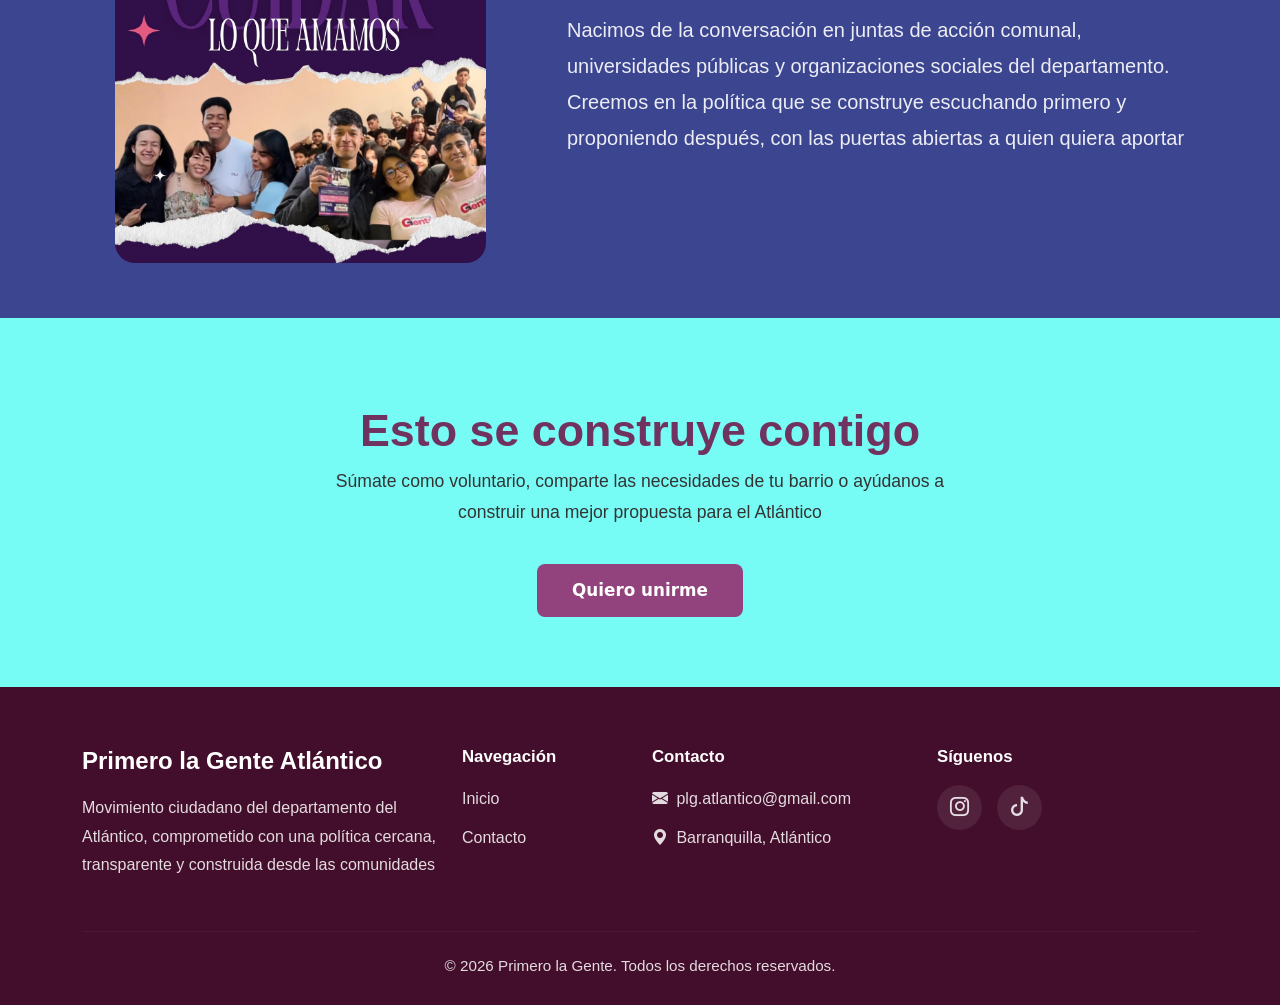
==== commit b1ab68a9: "Cambiado el texto de la página principal y agregado estilos para los títulos principales y destacado" ====
--- a/index.html
+++ b/index.html
@@ -28,16 +28,28 @@
 
             <div class="col-12-col-lg-8">
 
-                <h1>
+                <h1 class="titulo-principal">
                     Un movimiento que se construye desde los barrios,
                     no desde los escritorios
                 </h1>
 
                 <p class="lead mt-3">
-                    Impulsado por Jennifer Pedraza, trabajamos en el Atlántico
-                    para hacer control político, la educación, el empleo digno 
-                    y una costa que cuide su territorio
-                </p>
+                    Impulsado por lo social y político, trabajamos en el departamento del Atlántico,
+                    haciendo veeduría ciudadana por:
+                </p>
+
+                <p class="lead">
+                    <strong>
+                        La educación<br>
+                        El medio ambiente<br>
+                        Las mujeres<br>
+                        La juventud
+                    </strong>
+                </p>
+
+<p class="lead">
+    Por una costa que cuide su territorio.
+</p>
 
                 <div class="mt-4">
                     <a href="contacto.html" class="btn btn-voluntario">
--- a/css/styles.css
+++ b/css/styles.css
@@ -63,6 +63,16 @@
 
 .hero .lead{
     font-size:clamp(1rem,3vw,1.2rem);
+}
+
+.titulo-principal{
+    font-family: "Cy Grotesk Grand", sans-serif;
+    font-weight: 700; /* o 800 si la fuente lo soporta */
+}
+
+.destacado {
+    font-family: "Agrandir", sans-serif;
+    font-weight: bold;
 }
 
 .btn-voluntario{
